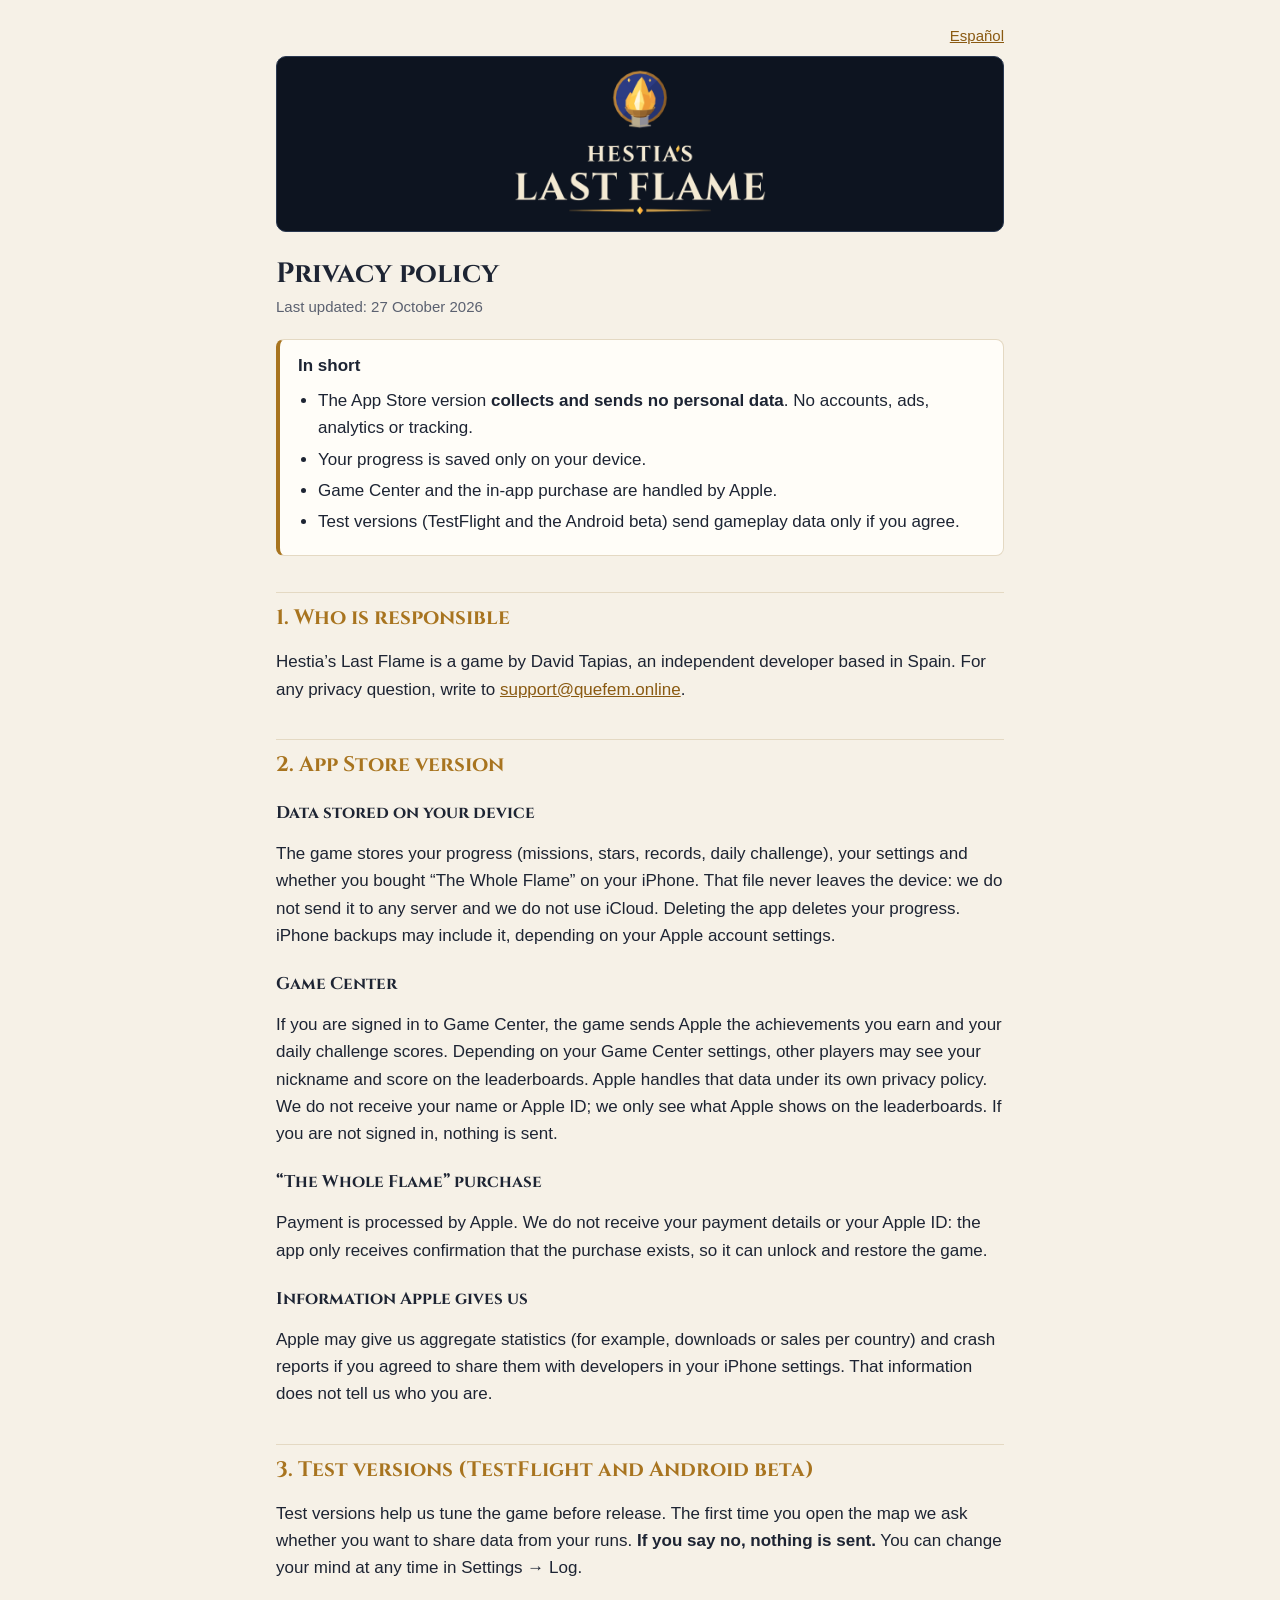
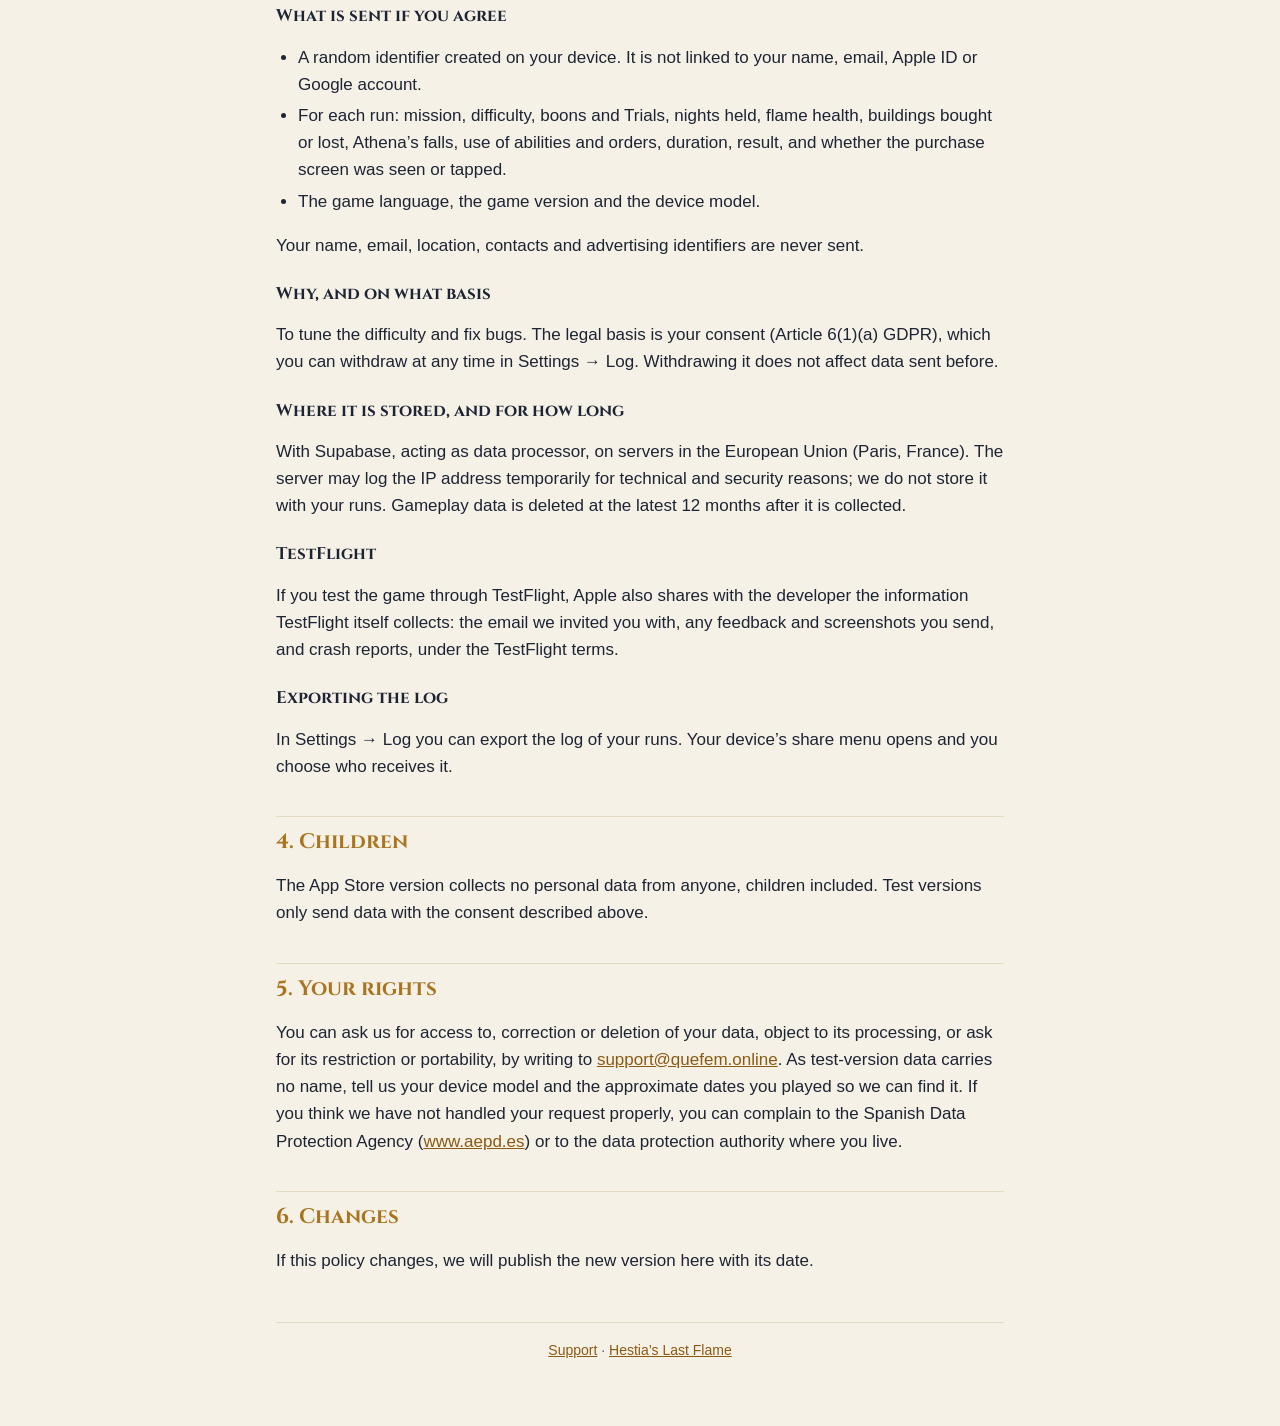
==== privacy.html @ 37cfa8db "Hestia’s Last Flame: privacidad y soporte (ES/EN) Co-Authored-By: Claude Opus 5.5 <noreply@anthropic" ====
<!doctype html>
<html lang="en">
<head>
<meta charset="utf-8">
<meta name="viewport" content="width=device-width,initial-scale=1">
<title>Privacy · Hestia’s Last Flame</title>
<meta name="description" content="Privacy policy of Hestia’s Last Flame.">
<link rel="stylesheet" href="style.css">
</head>
<body>
<main>
<nav class="lang"><a href="privacidad.html" hreflang="es">Español</a></nav>
<header><a href="index.html"><img src="logotype.png" alt="Hestia’s Last Flame"></a></header>

<h1>Privacy policy</h1>
<p class="updated">Last updated: 27 October 2026</p>

<div class="summary">
<strong>In short</strong>
<ul>
<li>The App Store version <strong>collects and sends no personal data</strong>. No accounts, ads, analytics or tracking.</li>
<li>Your progress is saved only on your device.</li>
<li>Game Center and the in-app purchase are handled by Apple.</li>
<li>Test versions (TestFlight and the Android beta) send gameplay data only if you agree.</li>
</ul>
</div>

<h2>1. Who is responsible</h2>
<p>Hestia’s Last Flame is a game by David Tapias, an independent developer based in Spain. For any privacy question,
write to <a href="mailto:support@quefem.online">support@quefem.online</a>.</p>

<h2>2. App Store version</h2>
<h3>Data stored on your device</h3>
<p>The game stores your progress (missions, stars, records, daily challenge), your settings and whether you bought
“The Whole Flame” on your iPhone. That file never leaves the device: we do not send it to any server and we do not use
iCloud. Deleting the app deletes your progress. iPhone backups may include it, depending on your Apple account settings.</p>

<h3>Game Center</h3>
<p>If you are signed in to Game Center, the game sends Apple the achievements you earn and your daily challenge scores.
Depending on your Game Center settings, other players may see your nickname and score on the leaderboards. Apple handles
that data under its own privacy policy. We do not receive your name or Apple ID; we only see what Apple shows on the
leaderboards. If you are not signed in, nothing is sent.</p>

<h3>“The Whole Flame” purchase</h3>
<p>Payment is processed by Apple. We do not receive your payment details or your Apple ID: the app only receives
confirmation that the purchase exists, so it can unlock and restore the game.</p>

<h3>Information Apple gives us</h3>
<p>Apple may give us aggregate statistics (for example, downloads or sales per country) and crash reports if you agreed
to share them with developers in your iPhone settings. That information does not tell us who you are.</p>

<h2>3. Test versions (TestFlight and Android beta)</h2>
<p>Test versions help us tune the game before release. The first time you open the map we ask whether you want to share
data from your runs. <strong>If you say no, nothing is sent.</strong> You can change your mind at any time in
Settings → Log.</p>
<h3>What is sent if you agree</h3>
<ul>
<li>A random identifier created on your device. It is not linked to your name, email, Apple ID or Google account.</li>
<li>For each run: mission, difficulty, boons and Trials, nights held, flame health, buildings bought or lost, Athena’s
falls, use of abilities and orders, duration, result, and whether the purchase screen was seen or tapped.</li>
<li>The game language, the game version and the device model.</li>
</ul>
<p>Your name, email, location, contacts and advertising identifiers are never sent.</p>
<h3>Why, and on what basis</h3>
<p>To tune the difficulty and fix bugs. The legal basis is your consent (Article 6(1)(a) GDPR), which you can withdraw at
any time in Settings → Log. Withdrawing it does not affect data sent before.</p>
<h3>Where it is stored, and for how long</h3>
<p>With Supabase, acting as data processor, on servers in the European Union (Paris, France). The server may log the IP
address temporarily for technical and security reasons; we do not store it with your runs. Gameplay data is deleted at the
latest 12 months after it is collected.</p>
<h3>TestFlight</h3>
<p>If you test the game through TestFlight, Apple also shares with the developer the information TestFlight itself
collects: the email we invited you with, any feedback and screenshots you send, and crash reports, under the TestFlight
terms.</p>
<h3>Exporting the log</h3>
<p>In Settings → Log you can export the log of your runs. Your device’s share menu opens and you choose who receives it.</p>

<h2>4. Children</h2>
<p>The App Store version collects no personal data from anyone, children included. Test versions only send data with the
consent described above.</p>

<h2>5. Your rights</h2>
<p>You can ask us for access to, correction or deletion of your data, object to its processing, or ask for its restriction
or portability, by writing to <a href="mailto:support@quefem.online">support@quefem.online</a>. As test-version data carries no
name, tell us your device model and the approximate dates you played so we can find it. If you think we have not handled
your request properly, you can complain to the Spanish Data Protection Agency
(<a href="https://www.aepd.es">www.aepd.es</a>) or to the data protection authority where you live.</p>

<h2>6. Changes</h2>
<p>If this policy changes, we will publish the new version here with its date.</p>

<footer><a href="support.html">Support</a> · <a href="index.html">Hestia’s Last Flame</a></footer>
</main>
</body>
</html>
---- style.css ----
@font-face{font-family:"Cinzel";src:url("fonts/Cinzel-Regular.ttf") format("truetype");font-weight:400;font-display:swap}
@font-face{font-family:"Cinzel";src:url("fonts/Cinzel-Bold.ttf") format("truetype");font-weight:700;font-display:swap}
:root{--bg:#f6f1e7;--card:#fffdf8;--ink:#1d2433;--muted:#5b6170;--gold:#a8741f;--line:#e4d9c3;--link:#8a5a12}
@media (prefers-color-scheme:dark){:root{--bg:#0d1420;--card:#152031;--ink:#efe6d4;--muted:#a9b0bd;--gold:#e0aa48;--line:#2a3850;--link:#f0bd5e}}
*{box-sizing:border-box}
html{-webkit-text-size-adjust:100%}
body{margin:0;background:var(--bg);color:var(--ink);font:17px/1.6 -apple-system,BlinkMacSystemFont,"Segoe UI",Roboto,Helvetica,Arial,sans-serif}
main{max-width:760px;margin:0 auto;padding:24px 16px 64px}
header{text-align:center;padding:12px 16px;margin-bottom:24px;background:#0d1420;border:1px solid #2a3850;border-radius:10px}
header img{width:min(300px,80%);height:auto;display:block;margin:0 auto}
nav.lang{font-size:15px;text-align:right;margin-bottom:8px}
h1,h2,h3{font-family:"Cinzel",Georgia,serif;line-height:1.25;color:var(--ink)}
h1{font-size:28px;margin:0 0 4px}
h2{font-size:21px;margin:36px 0 8px;padding-top:12px;border-top:1px solid var(--line);color:var(--gold)}
h3{font-size:17px;margin:24px 0 4px}
.updated{color:var(--muted);font-size:15px;margin:0 0 20px}
.summary{background:var(--card);border:1px solid var(--line);border-left:4px solid var(--gold);border-radius:8px;padding:12px 18px;margin:20px 0}
.summary ul{margin:8px 0;padding-left:20px}
a{color:var(--link)}
ul{padding-left:22px}
li{margin:4px 0}
.links{display:grid;gap:12px;grid-template-columns:repeat(auto-fit,minmax(220px,1fr));margin:24px 0}
.links a{display:block;background:var(--card);border:1px solid var(--line);border-radius:8px;padding:14px 16px;text-decoration:none;color:var(--ink)}
.links a strong{font-family:"Cinzel",Georgia,serif;color:var(--gold);display:block}
footer{margin-top:48px;padding-top:16px;border-top:1px solid var(--line);color:var(--muted);font-size:14px;text-align:center}
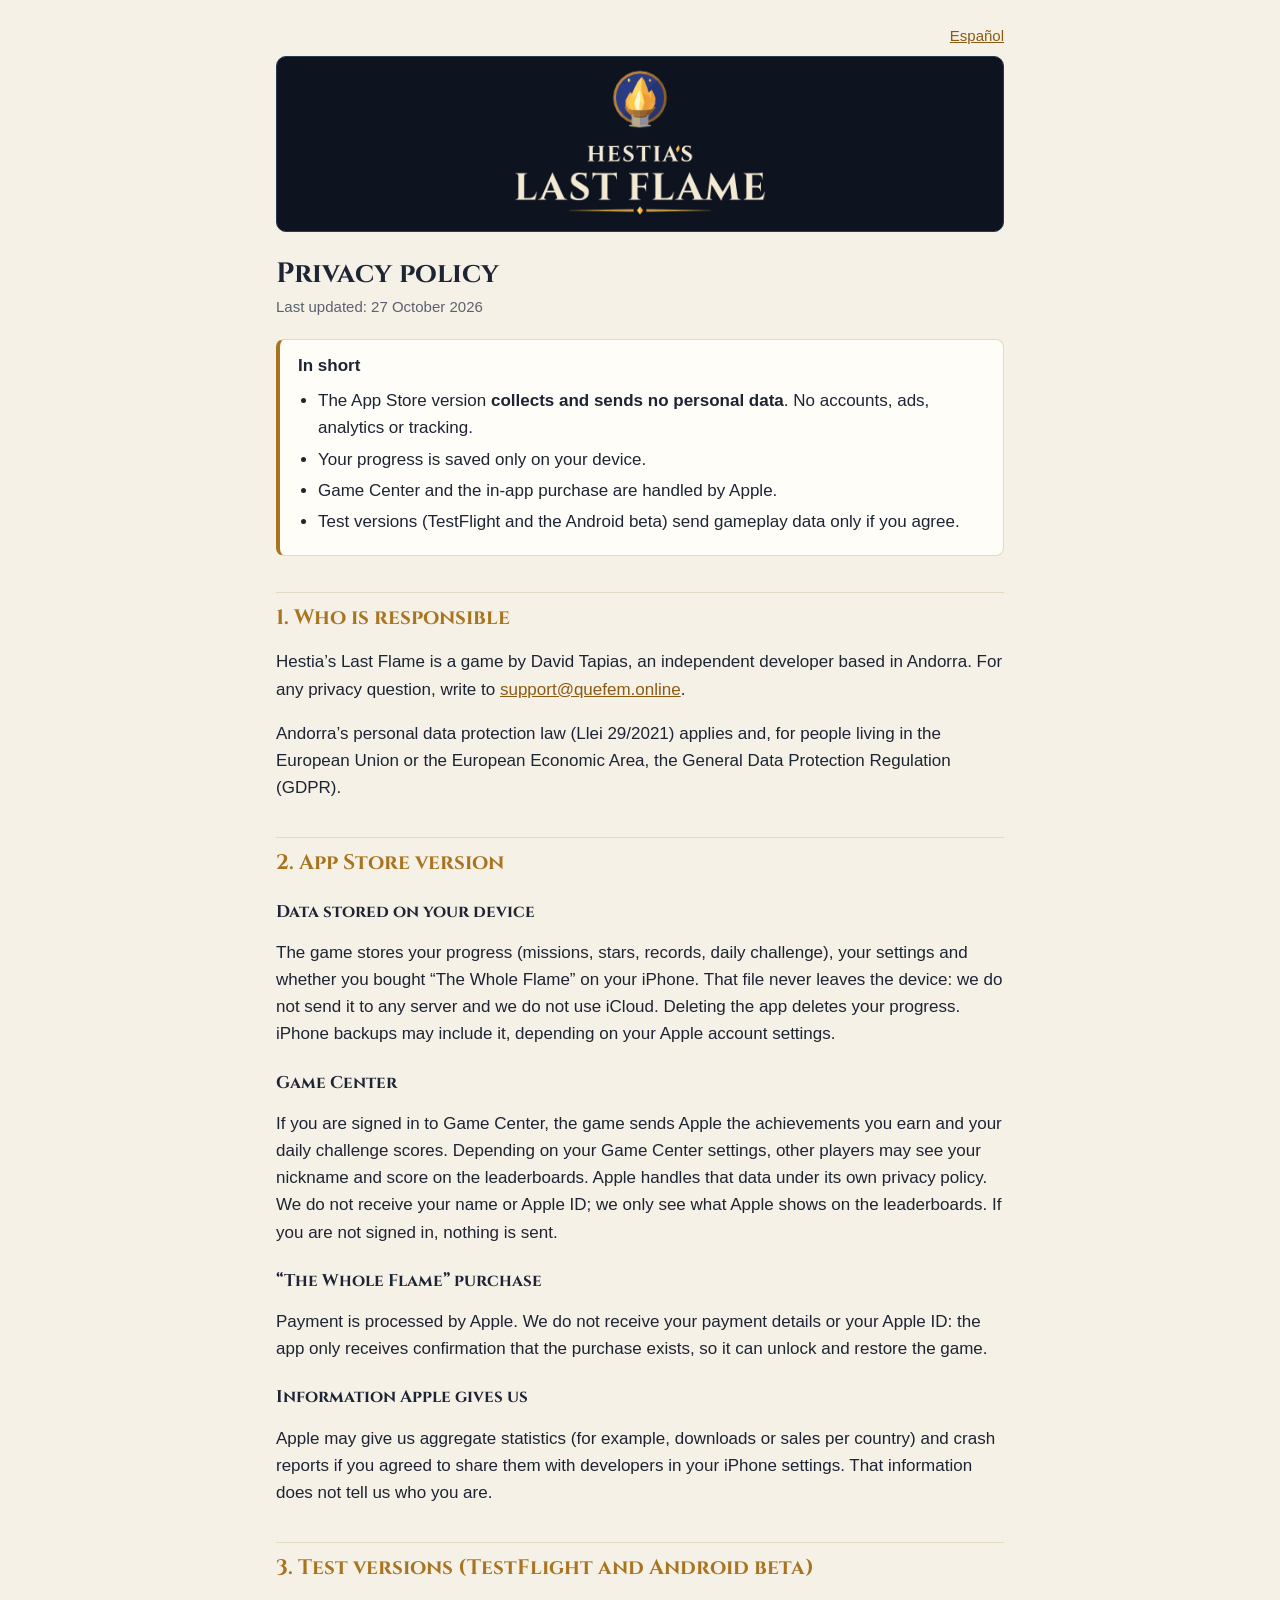
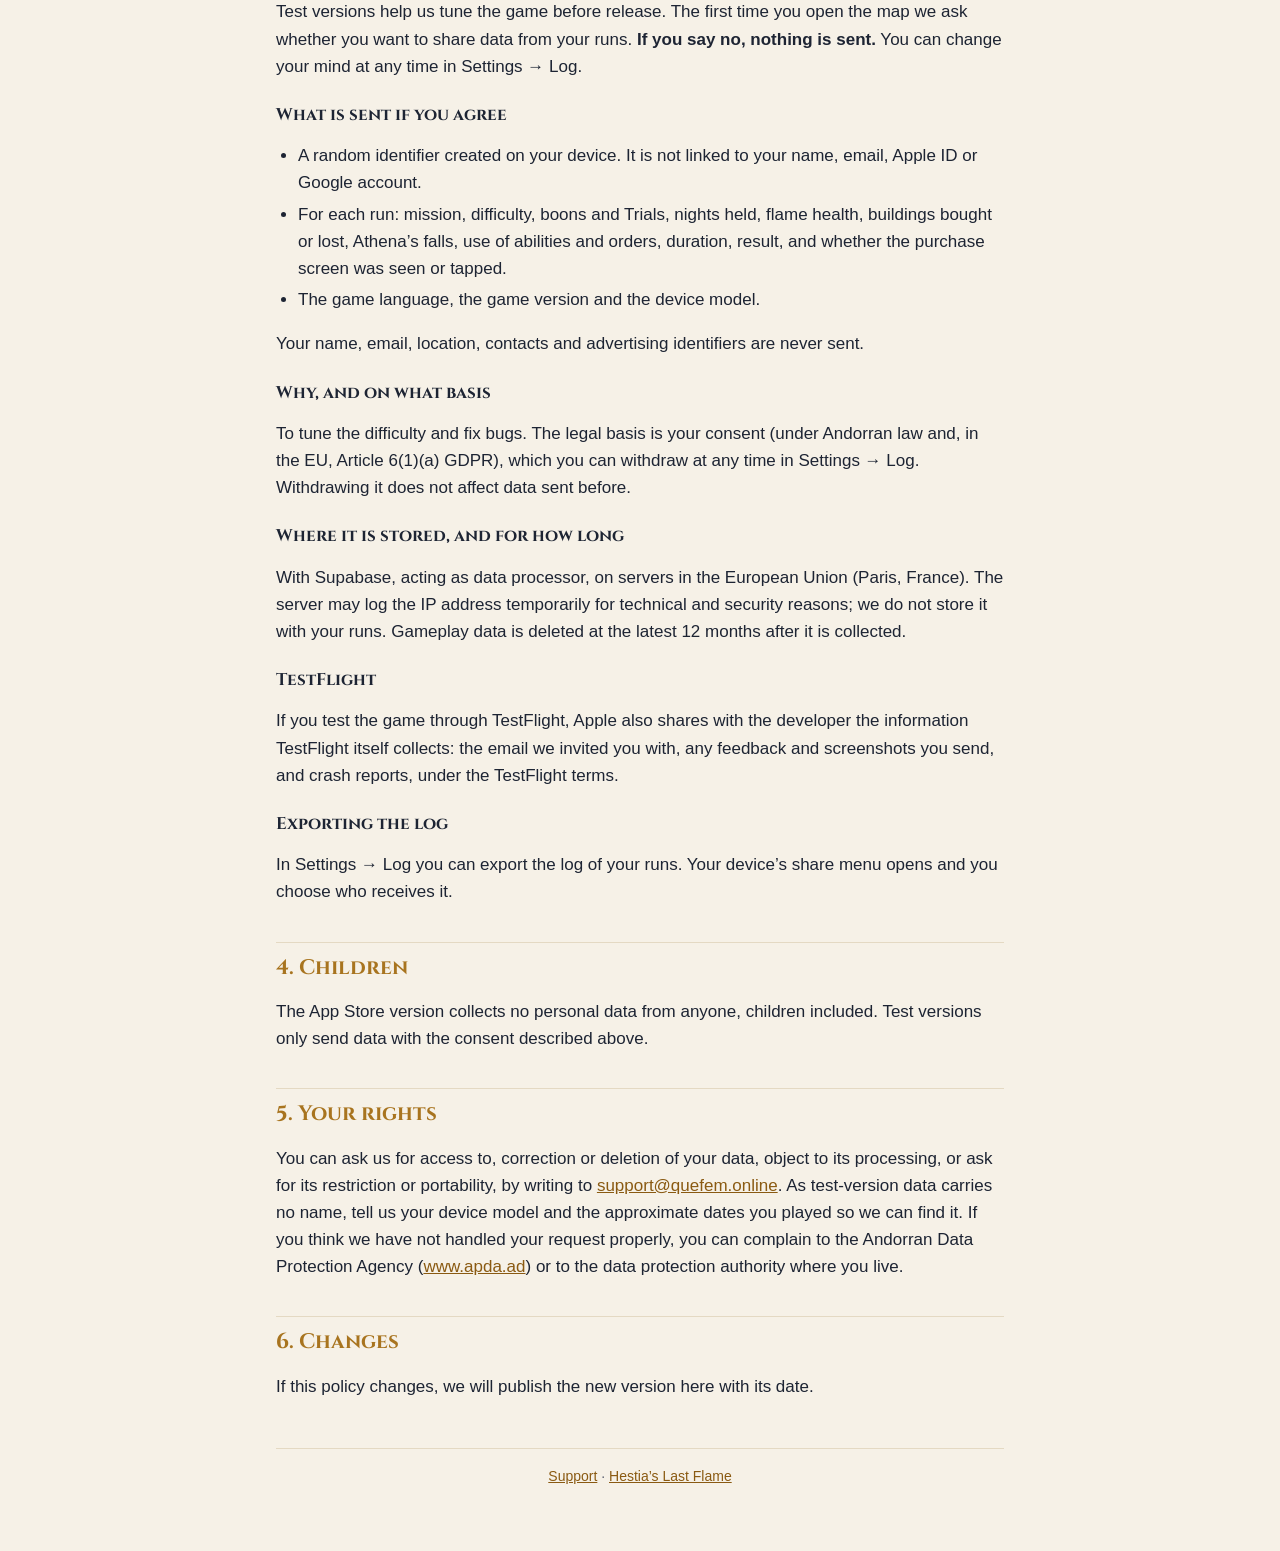
==== commit 97b71e82: "Privacidad: responsable en Andorra, ley andorrana 29/2021 y RGPD, autoridad APDA Co-Authored-By: Cla" ====
--- a/privacy.html
+++ b/privacy.html
@@ -26,8 +26,10 @@
 </div>
 
 <h2>1. Who is responsible</h2>
-<p>Hestia’s Last Flame is a game by David Tapias, an independent developer based in Spain. For any privacy question,
+<p>Hestia’s Last Flame is a game by David Tapias, an independent developer based in Andorra. For any privacy question,
 write to <a href="mailto:support@quefem.online">support@quefem.online</a>.</p>
+<p>Andorra’s personal data protection law (Llei 29/2021) applies and, for people living in the European Union or the
+European Economic Area, the General Data Protection Regulation (GDPR).</p>
 
 <h2>2. App Store version</h2>
 <h3>Data stored on your device</h3>
@@ -62,7 +64,7 @@
 </ul>
 <p>Your name, email, location, contacts and advertising identifiers are never sent.</p>
 <h3>Why, and on what basis</h3>
-<p>To tune the difficulty and fix bugs. The legal basis is your consent (Article 6(1)(a) GDPR), which you can withdraw at
+<p>To tune the difficulty and fix bugs. The legal basis is your consent (under Andorran law and, in the EU, Article 6(1)(a) GDPR), which you can withdraw at
 any time in Settings → Log. Withdrawing it does not affect data sent before.</p>
 <h3>Where it is stored, and for how long</h3>
 <p>With Supabase, acting as data processor, on servers in the European Union (Paris, France). The server may log the IP
@@ -83,8 +85,8 @@
 <p>You can ask us for access to, correction or deletion of your data, object to its processing, or ask for its restriction
 or portability, by writing to <a href="mailto:support@quefem.online">support@quefem.online</a>. As test-version data carries no
 name, tell us your device model and the approximate dates you played so we can find it. If you think we have not handled
-your request properly, you can complain to the Spanish Data Protection Agency
-(<a href="https://www.aepd.es">www.aepd.es</a>) or to the data protection authority where you live.</p>
+your request properly, you can complain to the Andorran Data Protection Agency
+(<a href="https://www.apda.ad">www.apda.ad</a>) or to the data protection authority where you live.</p>
 
 <h2>6. Changes</h2>
 <p>If this policy changes, we will publish the new version here with its date.</p>
